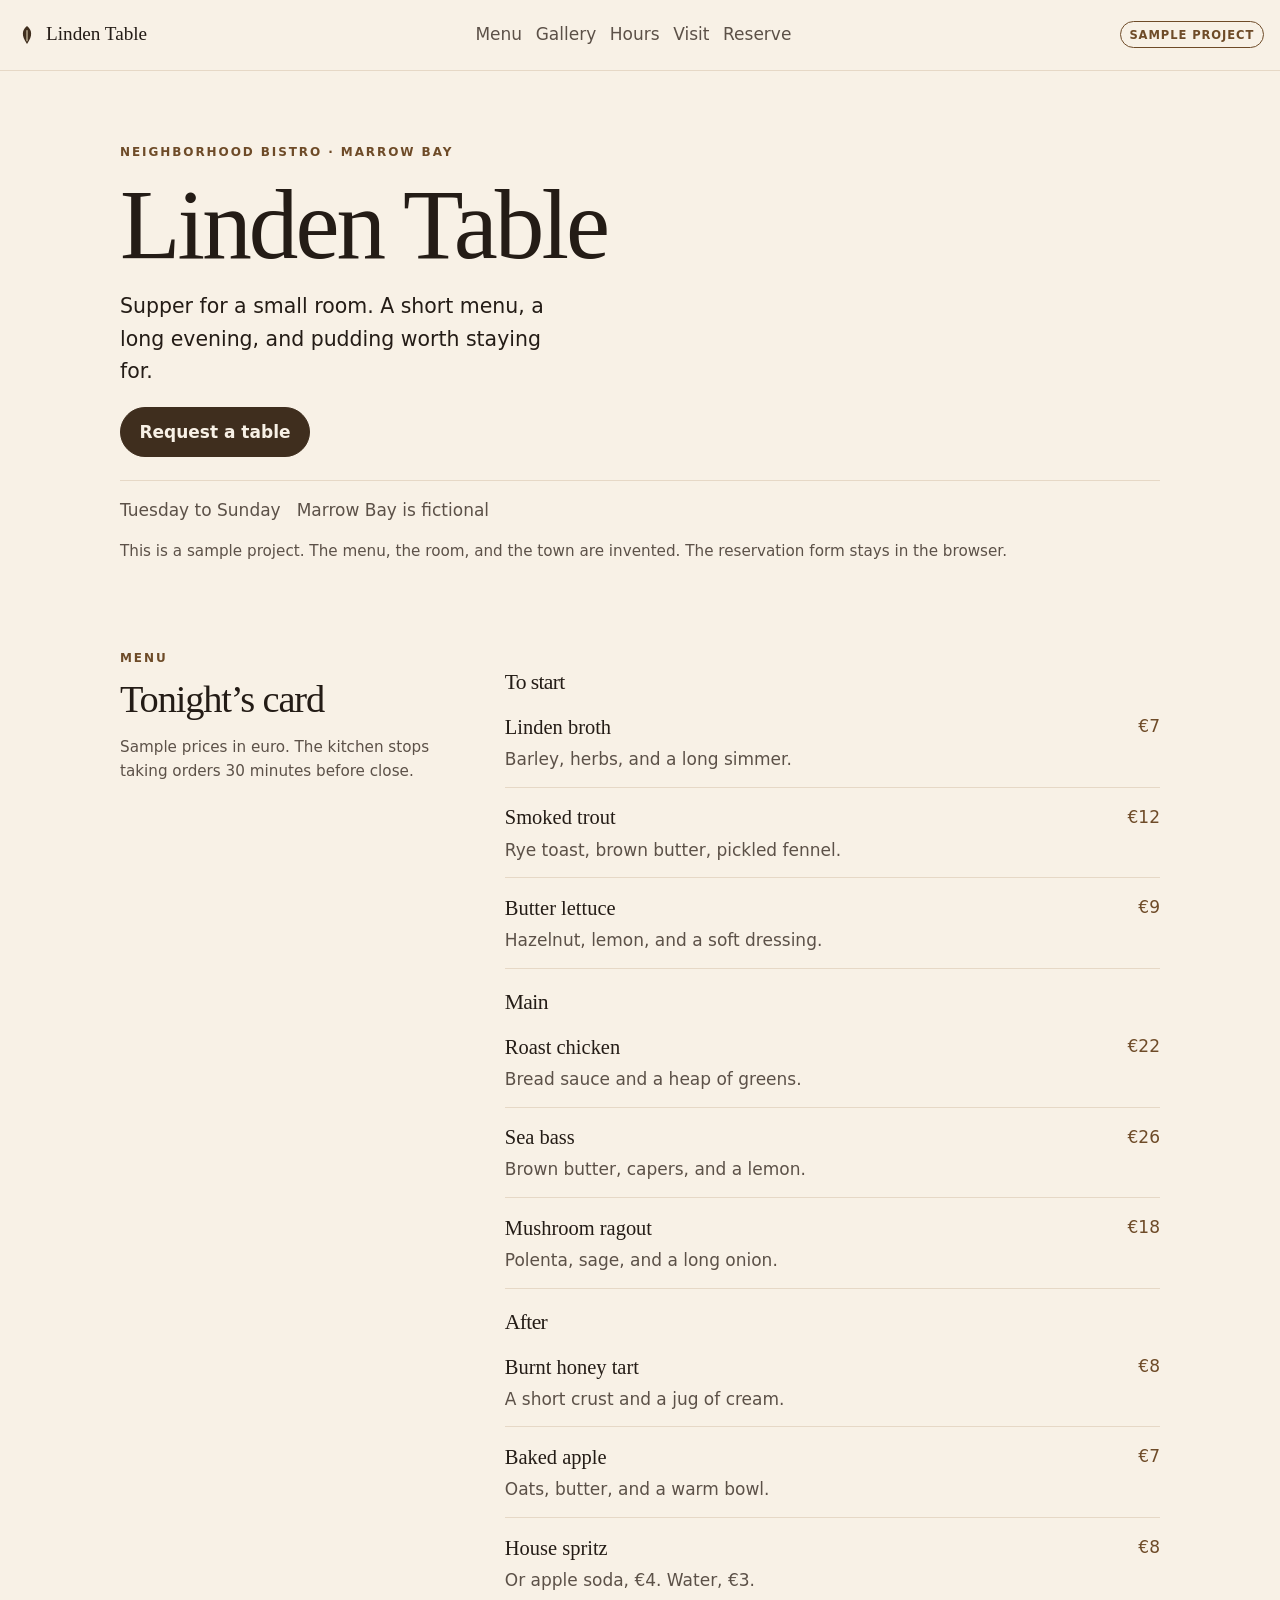
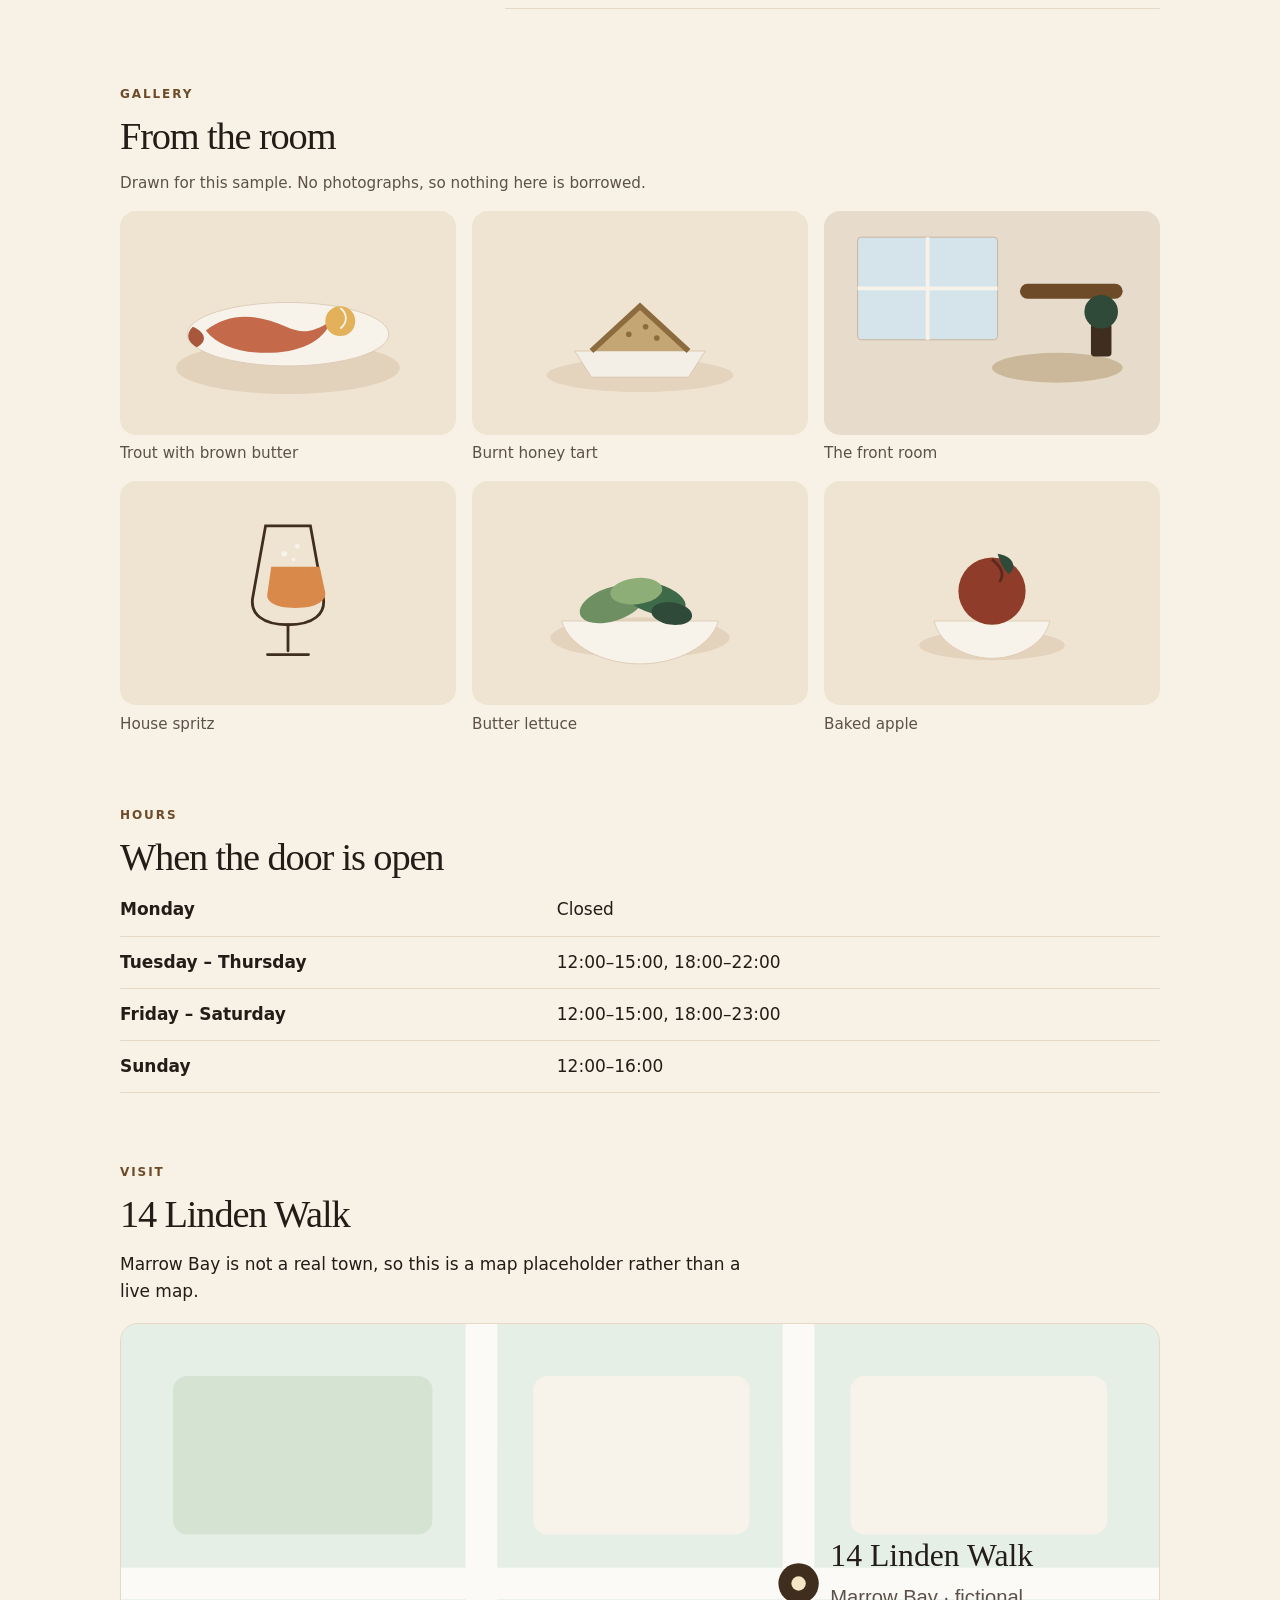
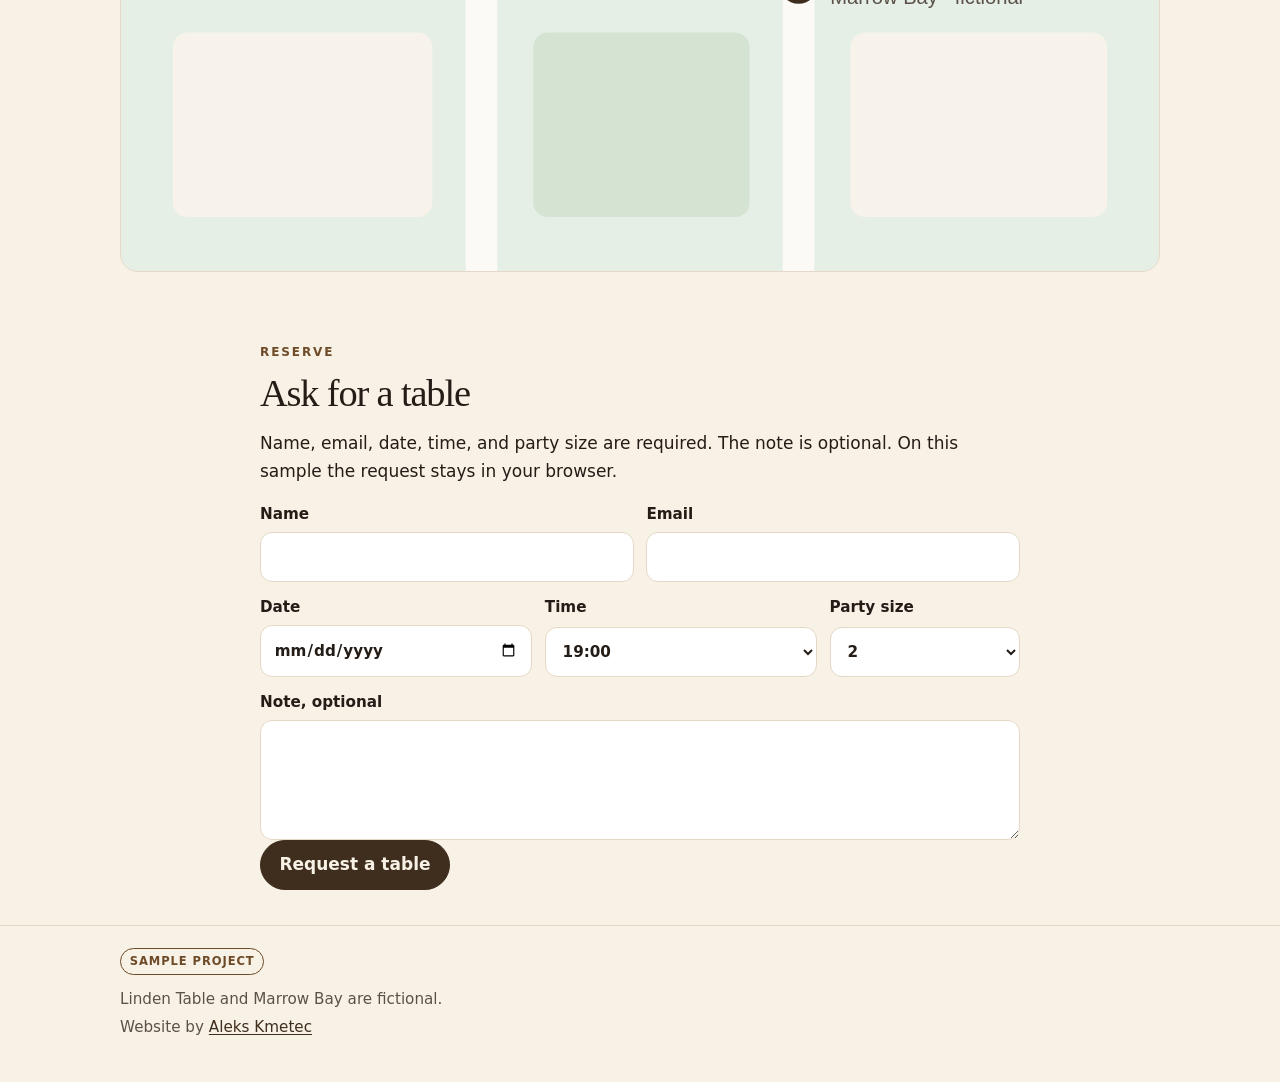
==== linden-table/index.html @ bf16b120 "Add the freelance portfolio and four sample projects. Publish a static home page for Aleks Kmetec an" ====
<!DOCTYPE html>
<html lang="en">
<head>
<meta charset="utf-8">
<meta name="viewport" content="width=device-width, initial-scale=1">
<title>Linden Table · a sample bistro in Marrow Bay</title>
<meta name="description" content="Linden Table is a fictional neighborhood bistro. Sample menu, gallery, opening hours, a map placeholder, and a reservation form that stays in the browser.">
<link rel="canonical" href="https://aleex9311.github.io/linden-table/">
<meta property="og:type" content="website">
<meta property="og:locale" content="en_GB">
<meta property="og:title" content="Linden Table · sample bistro">
<meta property="og:description" content="A fictional neighborhood bistro with a menu, gallery, hours, a map placeholder, and a reservation form.">
<meta property="og:url" content="https://aleex9311.github.io/linden-table/">
<meta property="og:image" content="https://aleex9311.github.io/linden-table/og.png">
<meta property="og:image:width" content="1200">
<meta property="og:image:height" content="630">
<meta property="og:image:alt" content="Linden Table, a sample bistro website">
<meta name="twitter:card" content="summary_large_image">
<meta name="twitter:title" content="Linden Table · sample bistro">
<meta name="twitter:description" content="A fictional neighborhood bistro. Menu, gallery, hours, and a reservation form that stays in the browser.">
<meta name="twitter:image" content="https://aleex9311.github.io/linden-table/og.png">
<meta name="theme-color" content="#3f2e1e">
<link rel="icon" href="favicon.svg" type="image/svg+xml">
<link rel="stylesheet" href="styles.css">
</head>
<body>
<a class="skip" href="#content">Skip to content</a>
<header class="top">
  <a class="mark" href="#top">
    <svg viewBox="0 0 32 32" aria-hidden="true"><path d="M16 3c7 6 9 13 0 26C7 16 9 9 16 3z" fill="#3f2e1e"/><path d="M16 9v16" stroke="#f3e6c8" stroke-width="1.4"/></svg>
    Linden Table
  </a>
  <nav aria-label="Primary">
    <a href="#menu">Menu</a>
    <a href="#gallery">Gallery</a>
    <a href="#hours">Hours</a>
    <a href="#visit">Visit</a>
    <a href="#reserve">Reserve</a>
  </nav>
  <span class="badge">Sample project</span>
</header>
<main id="content">
  <section class="hero" id="top">
    <div class="wrap">
      <p class="kicker">Neighborhood bistro · Marrow Bay</p>
      <h1>Linden Table</h1>
      <p class="lede">Supper for a small room. A short menu, a long evening, and pudding worth staying for.</p>
      <a class="btn" href="#reserve">Request a table</a>
      <p class="hours-strip"><span>Tuesday to Sunday</span><span>Marrow Bay is fictional</span></p>
      <p class="hint">This is a sample project. The menu, the room, and the town are invented. The reservation form stays in the browser.</p>
    </div>
  </section>

  <section id="menu">
    <div class="wrap menu-layout">
      <div>
        <p class="kicker">Menu</p>
        <h2>Tonight’s card</h2>
        <p class="hint">Sample prices in euro. The kitchen stops taking orders 30 minutes before close.</p>
      </div>
      <div>
        <h3>To start</h3>
        <ul class="menu">
          <li>
            <span class="dish">Linden broth</span>
            <span class="price">€7</span>
            <span class="desc">Barley, herbs, and a long simmer.</span>
          </li>
          <li>
            <span class="dish">Smoked trout</span>
            <span class="price">€12</span>
            <span class="desc">Rye toast, brown butter, pickled fennel.</span>
          </li>
          <li>
            <span class="dish">Butter lettuce</span>
            <span class="price">€9</span>
            <span class="desc">Hazelnut, lemon, and a soft dressing.</span>
          </li>
        </ul>
        <h3>Main</h3>
        <ul class="menu">
          <li>
            <span class="dish">Roast chicken</span>
            <span class="price">€22</span>
            <span class="desc">Bread sauce and a heap of greens.</span>
          </li>
          <li>
            <span class="dish">Sea bass</span>
            <span class="price">€26</span>
            <span class="desc">Brown butter, capers, and a lemon.</span>
          </li>
          <li>
            <span class="dish">Mushroom ragout</span>
            <span class="price">€18</span>
            <span class="desc">Polenta, sage, and a long onion.</span>
          </li>
        </ul>
        <h3>After</h3>
        <ul class="menu">
          <li>
            <span class="dish">Burnt honey tart</span>
            <span class="price">€8</span>
            <span class="desc">A short crust and a jug of cream.</span>
          </li>
          <li>
            <span class="dish">Baked apple</span>
            <span class="price">€7</span>
            <span class="desc">Oats, butter, and a warm bowl.</span>
          </li>
          <li>
            <span class="dish">House spritz</span>
            <span class="price">€8</span>
            <span class="desc">Or apple soda, €4. Water, €3.</span>
          </li>
        </ul>
      </div>
    </div>
  </section>

  <section id="gallery">
    <div class="wrap">
      <p class="kicker">Gallery</p>
      <h2>From the room</h2>
      <p class="hint">Drawn for this sample. No photographs, so nothing here is borrowed.</p>
      <ul class="gallery">
        <li>
          <figure>
            <svg viewBox="0 0 360 240" aria-hidden="true">
              <rect width="360" height="240" fill="#efe4d2"/>
              <ellipse cx="180" cy="168" rx="120" ry="28" fill="#e2d2bb"/>
              <ellipse cx="180" cy="132" rx="108" ry="34" fill="#f7f2ea" stroke="#ddcbb4"/>
              <path d="M92 128c28-22 58-16 86-4 18 8 28 6 48-6-8 22-34 34-70 34-28 0-52-8-64-24z" fill="#c46a4a"/>
              <path d="M78 124c14 6 16 16 4 22-10-6-12-14-4-22z" fill="#a8563c"/>
              <circle cx="236" cy="118" r="16" fill="#e2b15a"/>
              <path d="M236 104c8 6 8 16 0 22" fill="none" stroke="#f7f2ea" stroke-width="2"/>
            </svg>
            <figcaption>Trout with brown butter</figcaption>
          </figure>
        </li>
        <li>
          <figure>
            <svg viewBox="0 0 360 240" aria-hidden="true">
              <rect width="360" height="240" fill="#efe4d2"/>
              <ellipse cx="180" cy="176" rx="100" ry="18" fill="#e4d4be"/>
              <path d="M110 150h140l-18 28H128z" fill="#f4efe6" stroke="#d9c6ae"/>
              <path d="M128 150l52-48 52 48z" fill="#c4a574"/>
              <path d="M128 150l52-48 52 48" fill="none" stroke="#8c6b3e" stroke-width="6"/>
              <circle cx="168" cy="132" r="3" fill="#8c6b3e"/>
              <circle cx="186" cy="124" r="3" fill="#8c6b3e"/>
              <circle cx="198" cy="136" r="3" fill="#8c6b3e"/>
            </svg>
            <figcaption>Burnt honey tart</figcaption>
          </figure>
        </li>
        <li>
          <figure>
            <svg viewBox="0 0 360 240" aria-hidden="true">
              <rect width="360" height="240" fill="#e7dccb"/>
              <rect x="36" y="28" width="150" height="110" rx="4" fill="#d5e4ea" stroke="#c4b39a"/>
              <path d="M111 28v110M36 83h150" stroke="#f7f2ea" stroke-width="4"/>
              <rect x="210" y="78" width="110" height="16" rx="8" fill="#6e4b28"/>
              <ellipse cx="250" cy="168" rx="70" ry="16" fill="#cbb89a"/>
              <rect x="286" y="120" width="22" height="36" rx="4" fill="#3f2e1e"/>
              <circle cx="297" cy="108" r="18" fill="#2f4a38"/>
            </svg>
            <figcaption>The front room</figcaption>
          </figure>
        </li>
        <li>
          <figure>
            <svg viewBox="0 0 360 240" aria-hidden="true">
              <rect width="360" height="240" fill="#efe4d2"/>
              <path d="M156 48h48l14 78c2 16-10 28-38 28s-40-12-38-28z" fill="none" stroke="#3f2e1e" stroke-width="3"/>
              <path d="M162 92h52l6 28c0 8-8 16-32 16s-32-8-30-16z" fill="#d98a4a"/>
              <path d="M180 154v28M158 186h44" stroke="#3f2e1e" stroke-width="3" stroke-linecap="round"/>
              <circle cx="176" cy="78" r="3" fill="#f7f2ea"/>
              <circle cx="190" cy="70" r="2.5" fill="#f7f2ea"/>
              <circle cx="186" cy="84" r="2" fill="#f7f2ea"/>
            </svg>
            <figcaption>House spritz</figcaption>
          </figure>
        </li>
        <li>
          <figure>
            <svg viewBox="0 0 360 240" aria-hidden="true">
              <rect width="360" height="240" fill="#efe4d2"/>
              <ellipse cx="180" cy="168" rx="96" ry="22" fill="#e4d3bc"/>
              <path d="M96 150h168c-8 28-46 46-84 46s-76-18-84-46z" fill="#f7f2ea" stroke="#ddcbb4"/>
              <ellipse cx="150" cy="132" rx="36" ry="18" fill="#6d8f62" transform="rotate(-18 150 132)"/>
              <ellipse cx="196" cy="126" rx="34" ry="16" fill="#3f6a49" transform="rotate(16 196 126)"/>
              <ellipse cx="176" cy="118" rx="28" ry="14" fill="#8eae78" transform="rotate(-6 176 118)"/>
              <ellipse cx="214" cy="142" rx="22" ry="12" fill="#2f4a38" transform="rotate(8 214 142)"/>
            </svg>
            <figcaption>Butter lettuce</figcaption>
          </figure>
        </li>
        <li>
          <figure>
            <svg viewBox="0 0 360 240" aria-hidden="true">
              <rect width="360" height="240" fill="#efe4d2"/>
              <ellipse cx="180" cy="176" rx="78" ry="16" fill="#e4d3bc"/>
              <path d="M118 150h124c-6 26-36 40-62 40s-56-14-62-40z" fill="#f7f2ea" stroke="#ddcbb4"/>
              <circle cx="180" cy="118" r="36" fill="#8f3d2a"/>
              <path d="M180 84c10 8 14 16 8 24" fill="none" stroke="#5c2a1c" stroke-width="3"/>
              <path d="M186 78c16 2 22 14 12 22-8-8-10-16-12-22z" fill="#2f4a38"/>
            </svg>
            <figcaption>Baked apple</figcaption>
          </figure>
        </li>
      </ul>
    </div>
  </section>

  <section id="hours">
    <div class="wrap">
      <p class="kicker">Hours</p>
      <h2>When the door is open</h2>
      <table class="hours">
        <caption class="hint">Opening hours for the fictional bistro Linden Table</caption>
        <tbody>
          <tr><th scope="row">Monday</th><td>Closed</td></tr>
          <tr><th scope="row">Tuesday – Thursday</th><td>12:00–15:00, 18:00–22:00</td></tr>
          <tr><th scope="row">Friday – Saturday</th><td>12:00–15:00, 18:00–23:00</td></tr>
          <tr><th scope="row">Sunday</th><td>12:00–16:00</td></tr>
        </tbody>
      </table>
    </div>
  </section>

  <section id="visit">
    <div class="wrap">
      <p class="kicker">Visit</p>
      <h2>14 Linden Walk</h2>
      <p class="note">Marrow Bay is not a real town, so this is a map placeholder rather than a live map.</p>
      <div class="map">
        <svg viewBox="0 0 720 380" role="img" aria-label="Illustrated map placeholder with a pin on fictional Linden Walk in Marrow Bay">
          <rect width="720" height="380" fill="#e5efe6"/>
          <path d="M0 180h720M250 0v380M470 0v380" stroke="#fbfaf6" stroke-width="22"/>
          <rect x="36" y="36" width="180" height="110" rx="10" fill="#d5e3d2"/>
          <rect x="286" y="36" width="150" height="110" rx="10" fill="#f7f3ea"/>
          <rect x="506" y="36" width="178" height="110" rx="10" fill="#f7f3ea"/>
          <rect x="36" y="214" width="180" height="128" rx="10" fill="#f7f3ea"/>
          <rect x="286" y="214" width="150" height="128" rx="10" fill="#d5e3d2"/>
          <rect x="506" y="214" width="178" height="128" rx="10" fill="#f7f3ea"/>
          <circle cx="470" cy="180" r="14" fill="#3f2e1e"/>
          <circle cx="470" cy="180" r="5" fill="#f3e6c4"/>
          <text x="492" y="168" font-family="Georgia, Palatino, serif" font-size="22" fill="#241c16">14 Linden Walk</text>
          <text x="492" y="194" font-family="Segoe UI, sans-serif" font-size="14" fill="#5c5148">Marrow Bay · fictional</text>
        </svg>
      </div>
    </div>
  </section>

  <section id="reserve">
    <div class="wrap" style="max-width:760px">
      <p class="kicker">Reserve</p>
      <h2>Ask for a table</h2>
      <p>Name, email, date, time, and party size are required. The note is optional. On this sample the request stays in your browser.</p>
      <noscript><p>This sample form needs JavaScript to show the thank-you note. It would not send a reservation either way.</p></noscript>
      <form data-thanks action="#">
        <div class="form-grid two">
          <label>Name <input name="name" autocomplete="name" required></label>
          <label>Email <input name="email" type="email" autocomplete="email" required></label>
        </div>
        <div class="form-grid three">
          <label>Date <input name="date" type="date" required></label>
          <label>Time
            <select name="time" required>
              <option value="12:30">12:30</option>
              <option value="13:15">13:15</option>
              <option value="18:30">18:30</option>
              <option value="19:00" selected>19:00</option>
              <option value="20:30">20:30</option>
              <option value="21:00">21:00</option>
            </select>
          </label>
          <label>Party size
            <select name="party" required>
              <option>1</option>
              <option selected>2</option>
              <option>3</option>
              <option>4</option>
              <option>5</option>
              <option>6</option>
              <option>7</option>
              <option>8</option>
            </select>
          </label>
        </div>
        <label class="span-2">Note, optional <textarea name="note" maxlength="500"></textarea></label>
        <button class="btn" type="submit">Request a table</button>
      </form>
      <div class="thanks" data-thanks-box tabindex="-1" hidden>
        <h2>Thank you, <span data-name></span>.</h2>
        <p>This is a sample form. The table was not reserved, and nothing was sent.</p>
      </div>
    </div>
  </section>
</main>
<footer class="site">
  <div class="wrap">
    <p class="badge">Sample project</p>
    <p>Linden Table and Marrow Bay are fictional.</p>
    <p>Website by <a href="https://aleex9311.github.io/">Aleks Kmetec</a></p>
  </div>
</footer>
<script src="site.js"></script>
</body>
</html>
---- linden-table/styles.css ----
:root {
  --ink: #241c16;
  --muted: #5c5148;
  --paper: #f8f1e6;
  --card: #fffaf3;
  --line: #e6d8c6;
  --brass: #6e4b28;
  --brass-deep: #3f2e1e;
  --leaf: #2f4a38;
  --focus: #8a3b2a;
  color-scheme: light;
}

* { box-sizing: border-box; }
[hidden] { display: none !important; }
html { scroll-behavior: smooth; }

body {
  margin: 0;
  color: var(--ink);
  background: var(--paper);
  font: 1.0625rem/1.6 "Segoe UI", "Helvetica Neue", system-ui, sans-serif;
}

img, svg { max-width: 100%; display: block; }
a { color: var(--brass-deep); text-underline-offset: 0.16em; }
::selection { background: #ead7b8; color: #241c16; }
:focus-visible { outline: 3px solid var(--focus); outline-offset: 3px; }

.skip {
  position: absolute;
  left: 0.6rem;
  top: 0.6rem;
  transform: translateY(-160%);
  background: #fff;
  padding: 0.5rem 0.75rem;
  z-index: 6;
}
.skip:focus { transform: none; }

.wrap { width: min(1040px, calc(100% - 2rem)); margin: 0 auto; }

.top {
  display: flex;
  flex-wrap: wrap;
  align-items: center;
  gap: 0.4rem 1rem;
  padding: 0.8rem 1rem;
  position: sticky;
  top: 0;
  z-index: 4;
  background: rgba(248, 241, 230, 0.94);
  border-bottom: 1px solid var(--line);
  backdrop-filter: blur(10px);
}

.mark {
  display: inline-flex;
  align-items: center;
  gap: 0.5rem;
  color: var(--ink);
  text-decoration: none;
  font-family: Georgia, "Iowan Old Style", Palatino, serif;
  font-size: 1.2rem;
  margin-right: auto;
}

.mark svg { width: 22px; height: 22px; }

nav { display: flex; flex-wrap: wrap; gap: 0.1rem 0.85rem; }
nav a {
  color: var(--muted);
  text-decoration: none;
  min-height: 44px;
  display: inline-flex;
  align-items: center;
}
nav a:hover { color: var(--ink); }

.badge {
  margin-left: auto;
  border: 1px solid var(--brass);
  color: var(--brass);
  border-radius: 999px;
  padding: 0.2rem 0.55rem;
  font-size: 0.72rem;
  letter-spacing: 0.08em;
  text-transform: uppercase;
  font-weight: 700;
}

.hero { padding: 3.2rem 0 2rem; }
.hero-grid { display: grid; gap: 1.5rem; align-items: end; }

.kicker {
  margin: 0 0 0.7rem;
  letter-spacing: 0.16em;
  text-transform: uppercase;
  font-size: 0.75rem;
  color: var(--brass);
  font-weight: 700;
}

h1, h2, h3 {
  font-family: Georgia, "Iowan Old Style", Palatino, serif;
  font-weight: 500;
  letter-spacing: -0.03em;
  line-height: 1.05;
}

h1 { font-size: clamp(3.2rem, 8vw, 6.2rem); margin: 0 0 0.8rem; }
h2 { font-size: clamp(1.8rem, 3vw, 2.6rem); margin: 0 0 0.45rem; }
h3 { font-size: 1.35rem; margin: 1.4rem 0 0.2rem; }

.lede { font-size: 1.28rem; max-width: 28rem; margin: 0 0 1.2rem; }
.hint { color: var(--muted); font-size: 0.95rem; }

.btn {
  display: inline-flex;
  align-items: center;
  justify-content: center;
  min-height: 48px;
  padding: 0.65rem 1.15rem;
  border-radius: 999px;
  border: 1px solid var(--brass-deep);
  background: var(--brass-deep);
  color: #f8f1e6;
  text-decoration: none;
  font: inherit;
  font-weight: 650;
  cursor: pointer;
}
.btn:hover { background: #2c2116; }

.hours-strip {
  display: flex;
  flex-wrap: wrap;
  gap: 0.4rem 1rem;
  margin: 1.4rem 0 0;
  padding-top: 1rem;
  border-top: 1px solid var(--line);
  color: var(--muted);
}

section { padding: 2.2rem 0; }

.menu { list-style: none; margin: 0 0 0.4rem; padding: 0; }
.menu li {
  display: grid;
  grid-template-columns: 1fr auto;
  gap: 0.15rem 1rem;
  padding: 0.85rem 0;
  border-bottom: 1px solid var(--line);
}
.dish { font-family: Georgia, Palatino, serif; font-size: 1.28rem; }
.price { font-variant-numeric: tabular-nums; color: var(--brass); padding-top: 0.15rem; }
.desc { grid-column: 1 / -1; color: var(--muted); }

.gallery {
  list-style: none;
  margin: 0;
  padding: 0;
  display: grid;
  gap: 1rem;
}
figure { margin: 0; }
figure svg { width: 100%; height: auto; border-radius: 16px; }
figcaption { margin-top: 0.4rem; color: var(--muted); font-size: 0.95rem; }

.hours {
  position: relative;
  width: 100%;
  border-collapse: collapse;
}
.hours caption {
  position: absolute;
  width: 1px;
  height: 1px;
  padding: 0;
  margin: -1px;
  overflow: hidden;
  clip: rect(0, 0, 0, 0);
  white-space: nowrap;
  border: 0;
}
.hours th, .hours td {
  text-align: left;
  padding: 0.75rem 0.4rem 0.75rem 0;
  border-bottom: 1px solid var(--line);
  font-weight: 500;
}
.hours th { font-weight: 650; width: 42%; }

.map {
  border: 1px solid var(--line);
  border-radius: 18px;
  overflow: hidden;
  background: #e7efe4;
}
.map svg { width: 100%; height: auto; }

label { display: grid; gap: 0.35rem; font-weight: 650; font-size: 0.95rem; }
input, select, textarea {
  font: inherit;
  color: inherit;
  background: #fff;
  border: 1px solid var(--line);
  border-radius: 12px;
  padding: 0.75rem 0.8rem;
  min-height: 48px;
  width: 100%;
}
textarea { min-height: 120px; resize: vertical; }
.form-grid { display: grid; gap: 0.8rem; margin-bottom: 0.8rem; }
.span-2 { grid-column: 1 / -1; }

.thanks {
  background: #f3eadc;
  border: 1px solid var(--line);
  border-radius: 16px;
  padding: 1rem 1.1rem;
}
.thanks:focus { outline: none; }
.thanks:focus-visible { outline: 3px solid var(--focus); outline-offset: 3px; }

.note { max-width: 640px; }

footer.site {
  border-top: 1px solid var(--line);
  padding: 1.4rem 0 2.4rem;
  color: var(--muted);
  font-size: 0.95rem;
}
footer.site .badge { display: inline-block; margin: 0 0 0.5rem; }
footer.site p { margin: 0.25rem 0; }

@media (min-width: 720px) {
  .form-grid.two { grid-template-columns: 1fr 1fr; }
  .form-grid.three { grid-template-columns: 1fr 1fr 0.7fr; }
  .gallery { grid-template-columns: 1fr 1fr 1fr; }
}

@media (min-width: 880px) {
  .hero { padding: 4.5rem 0 2.2rem; }
  .hero-grid { grid-template-columns: 1.15fr 0.85fr; }
  .menu-layout { display: grid; grid-template-columns: 0.7fr 1.3fr; gap: 2rem; }
}

@media (prefers-reduced-motion: reduce) { html { scroll-behavior: auto; } }
@media (forced-colors: active) { .btn, .badge { border: 1px solid ButtonText; } }

@media print {
  .top { position: static; }
  .btn, form { display: none; }
}
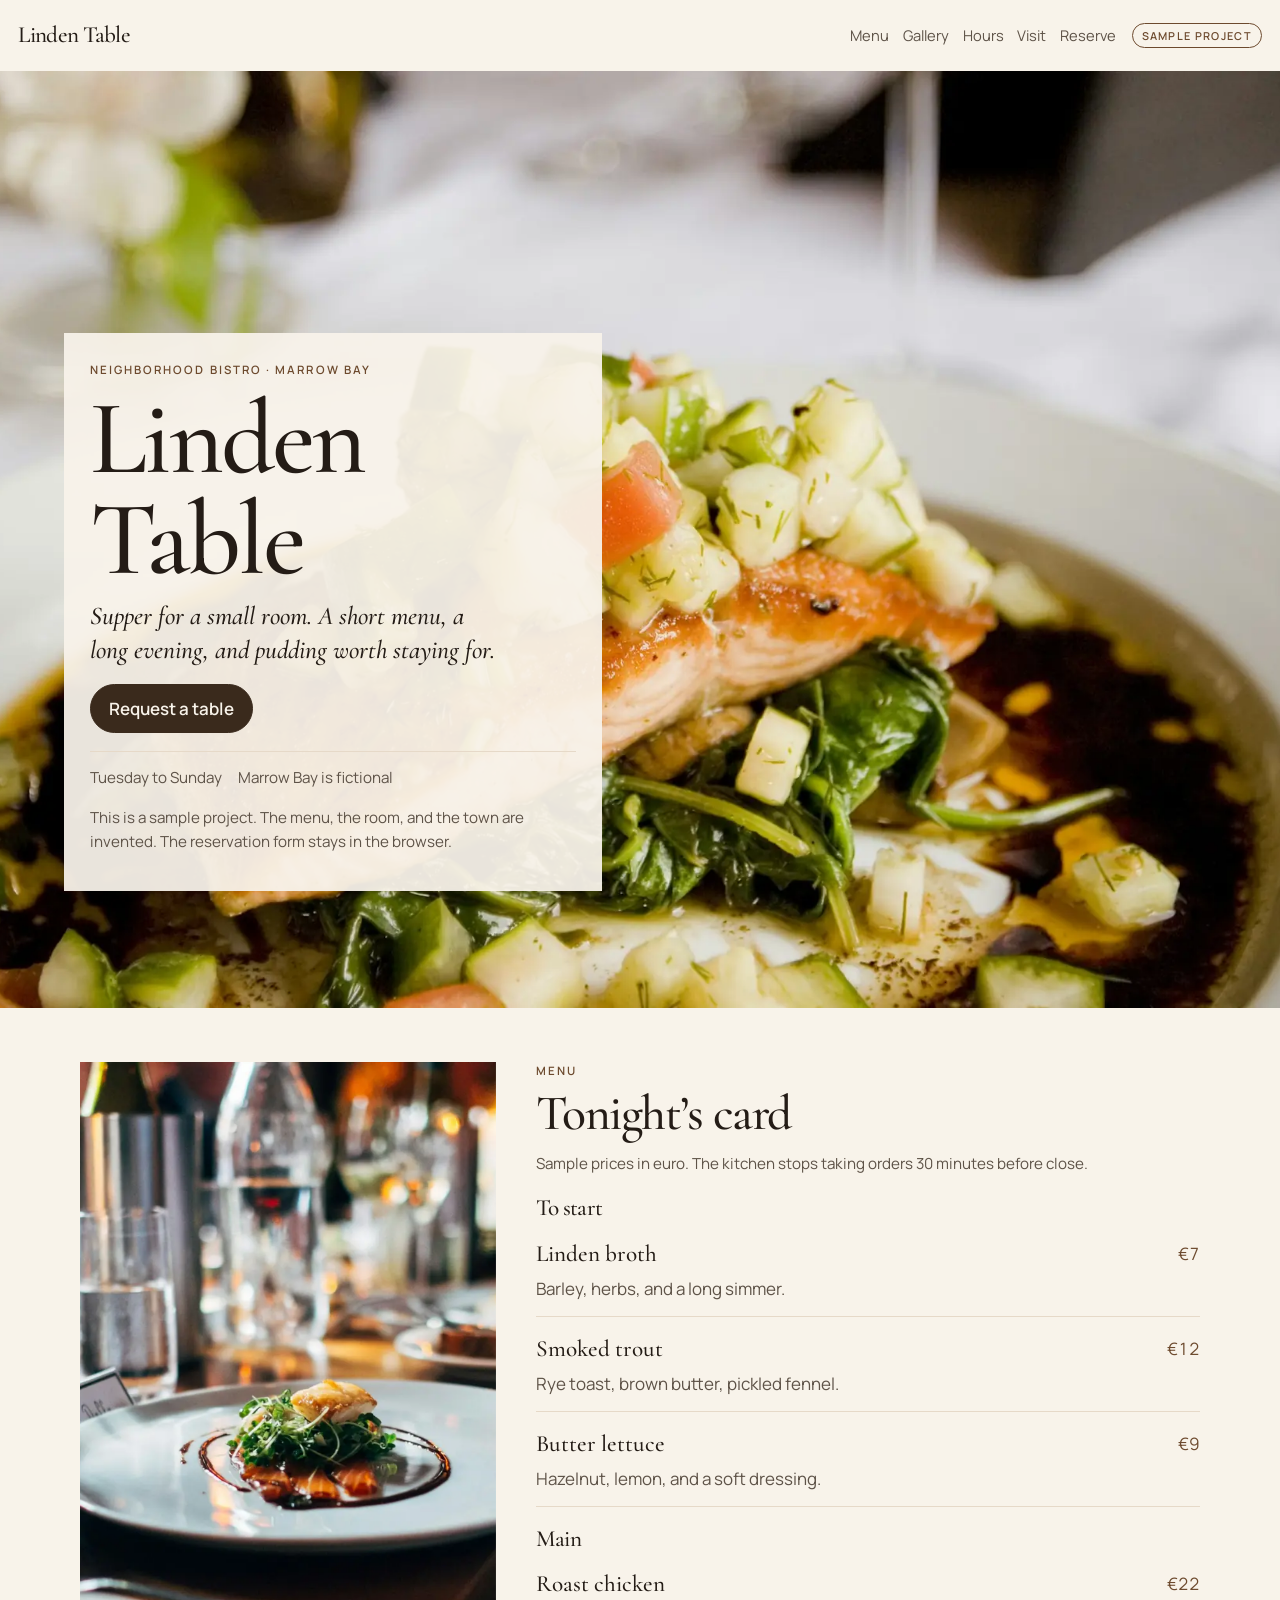
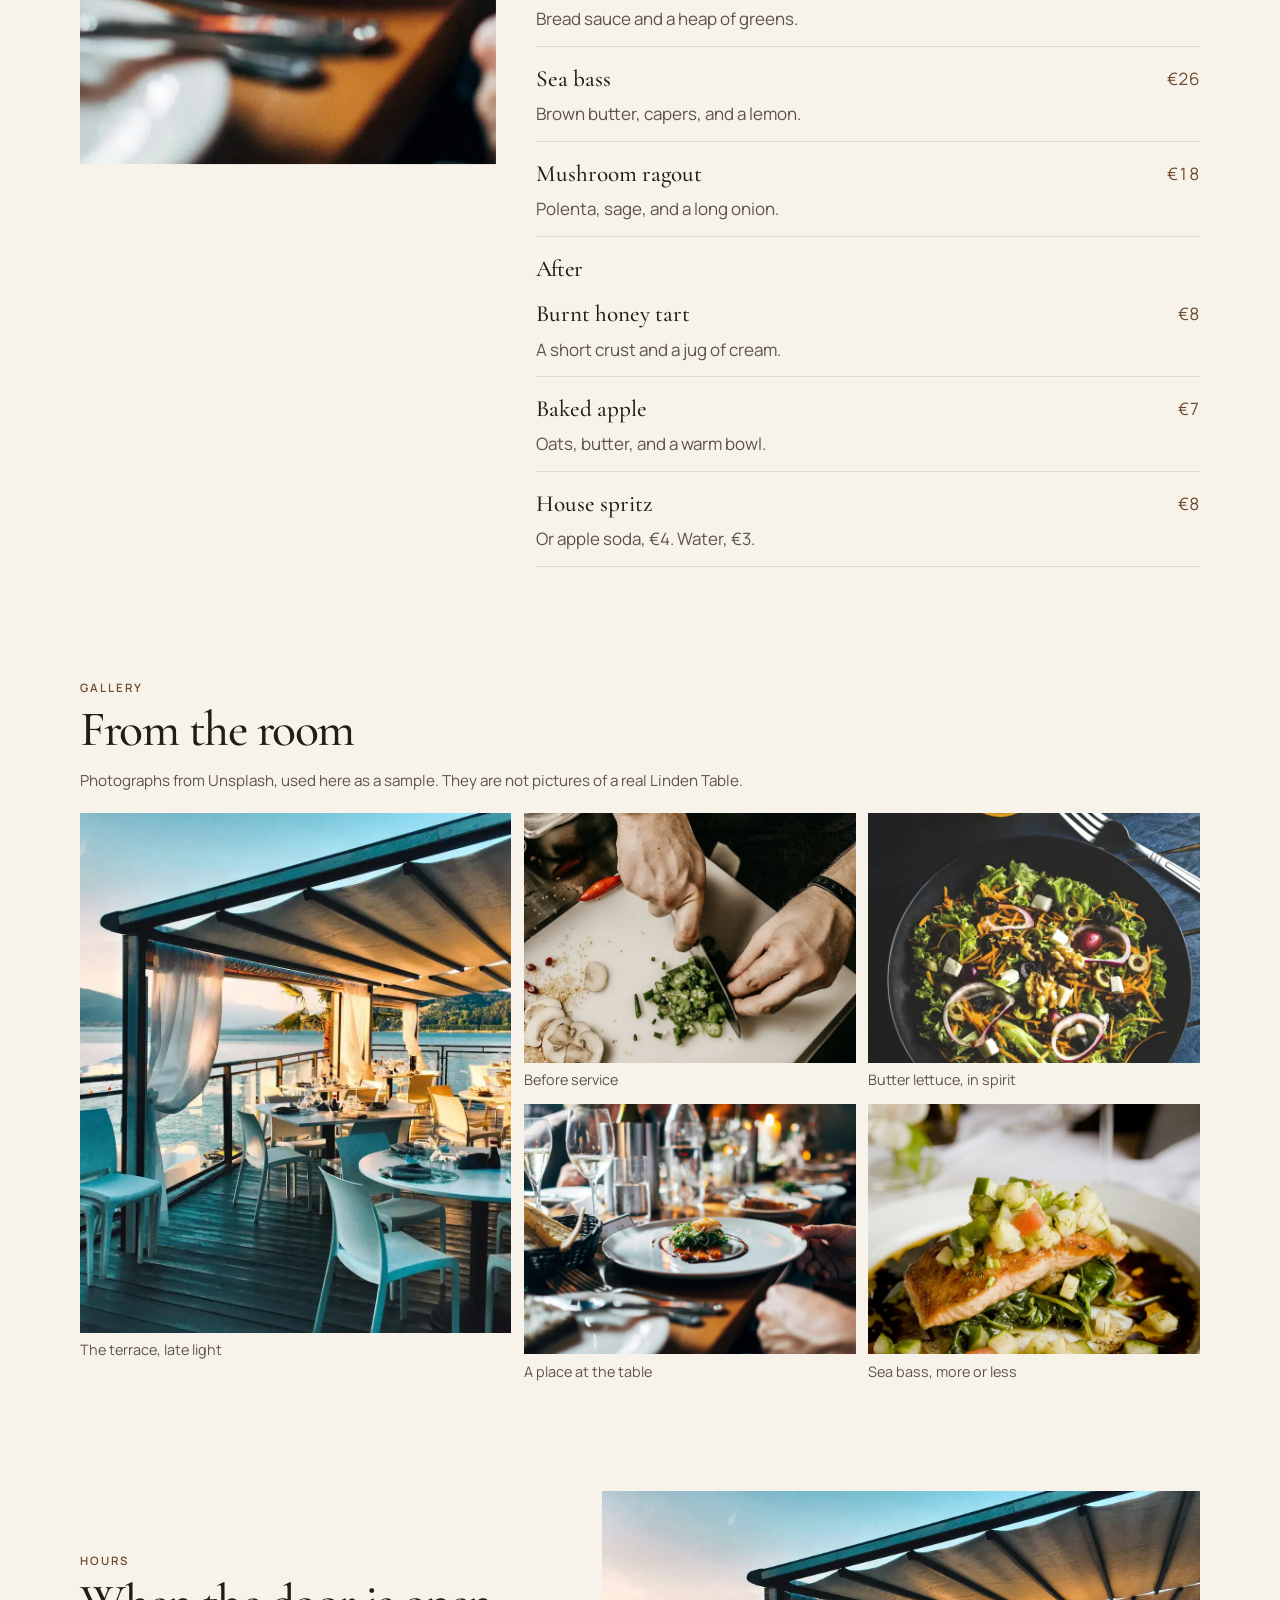
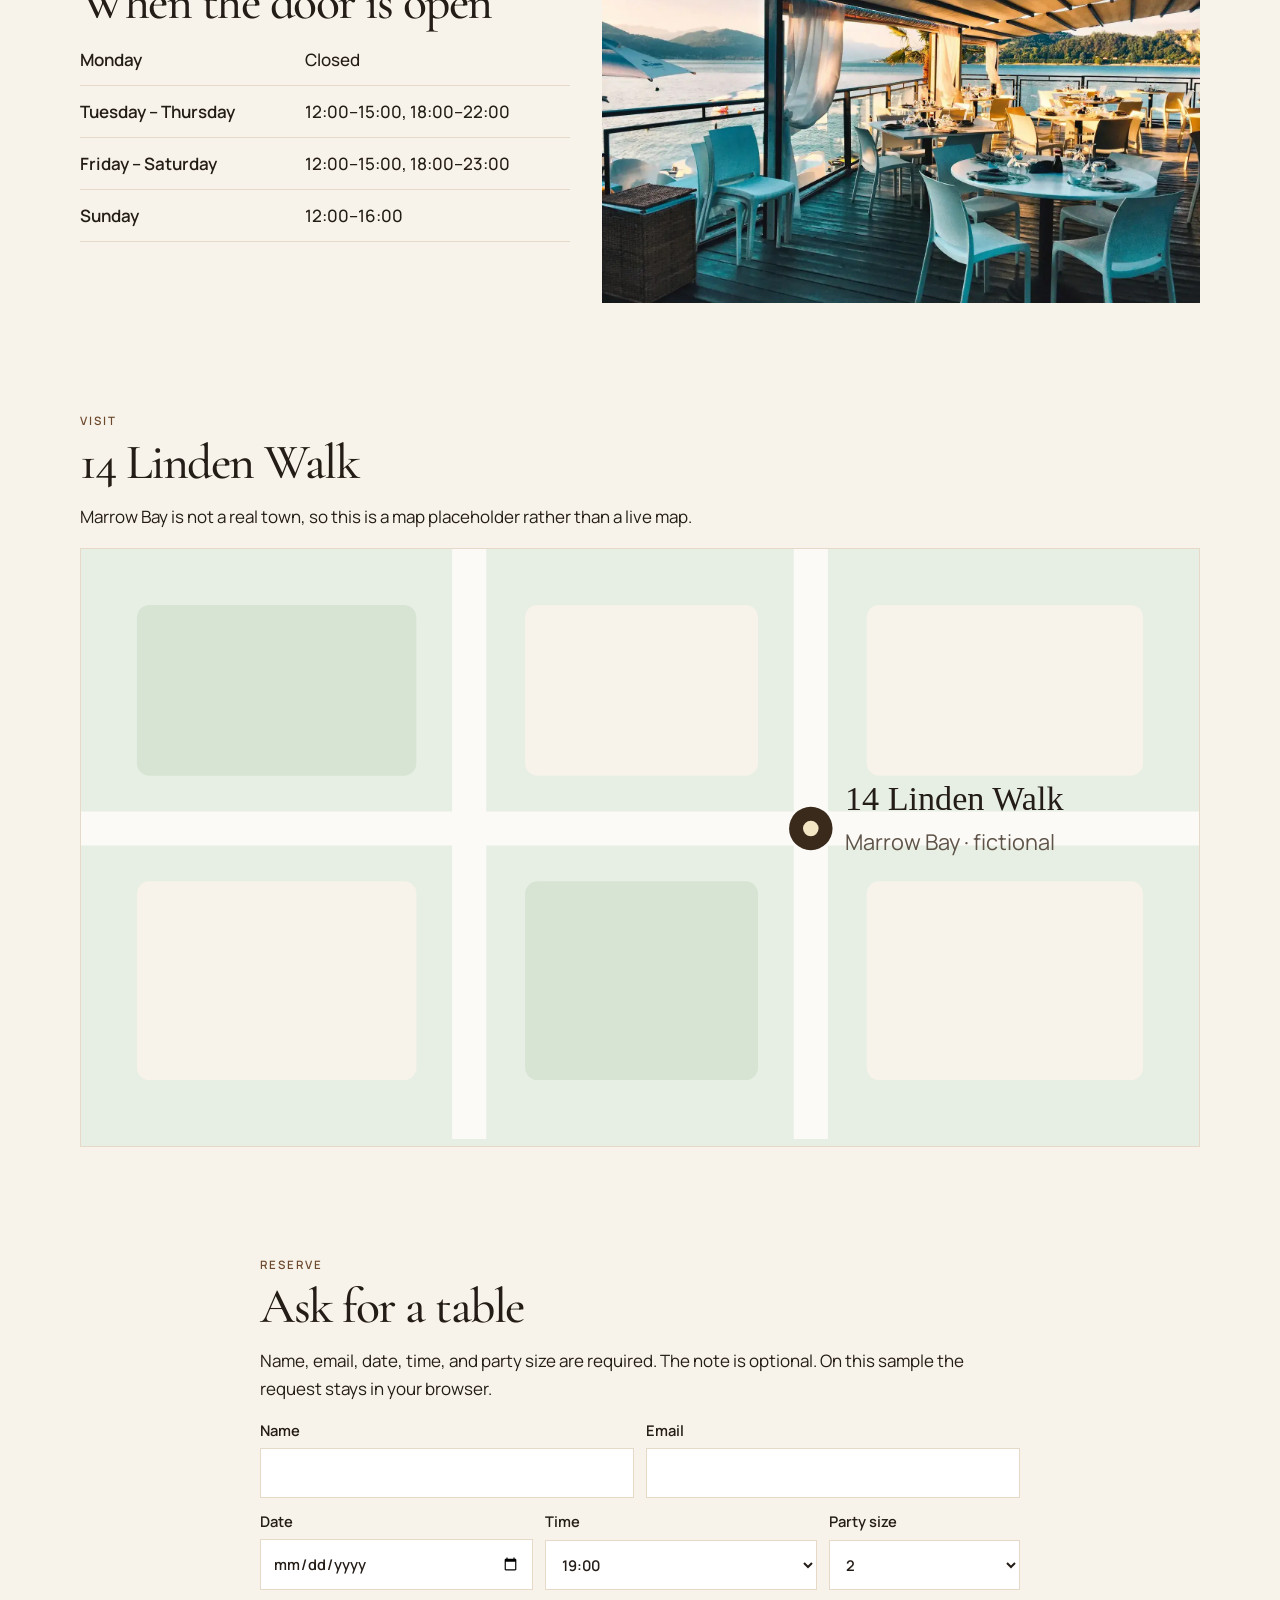
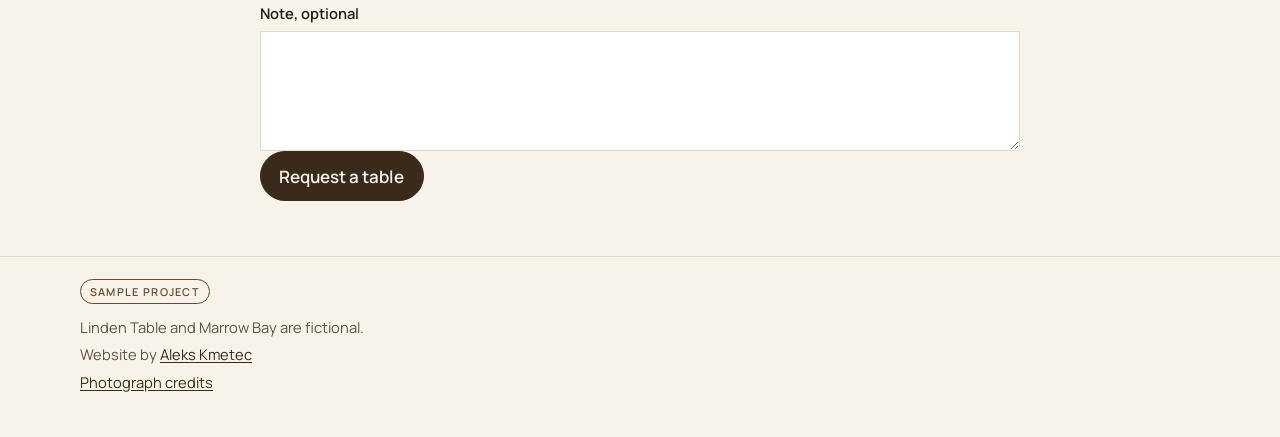
==== commit eebcde9d: "Redesign the portfolio around photographs and editorial type. Replace the template layout with a lig" ====
--- a/linden-table/index.html
+++ b/linden-table/index.html
@@ -14,22 +14,21 @@
 <meta property="og:image" content="https://aleex9311.github.io/linden-table/og.png">
 <meta property="og:image:width" content="1200">
 <meta property="og:image:height" content="630">
-<meta property="og:image:alt" content="Linden Table, a sample bistro website">
+<meta property="og:image:alt" content="A plated piece of salmon, the hero of the Linden Table sample site">
 <meta name="twitter:card" content="summary_large_image">
 <meta name="twitter:title" content="Linden Table · sample bistro">
 <meta name="twitter:description" content="A fictional neighborhood bistro. Menu, gallery, hours, and a reservation form that stays in the browser.">
 <meta name="twitter:image" content="https://aleex9311.github.io/linden-table/og.png">
-<meta name="theme-color" content="#3f2e1e">
+<meta name="theme-color" content="#f8f3ea">
 <link rel="icon" href="favicon.svg" type="image/svg+xml">
+<link rel="preload" href="/fonts/cormorant-500.woff2" as="font" type="font/woff2" crossorigin>
+<link rel="stylesheet" href="/base.css">
 <link rel="stylesheet" href="styles.css">
 </head>
 <body>
 <a class="skip" href="#content">Skip to content</a>
 <header class="top">
-  <a class="mark" href="#top">
-    <svg viewBox="0 0 32 32" aria-hidden="true"><path d="M16 3c7 6 9 13 0 26C7 16 9 9 16 3z" fill="#3f2e1e"/><path d="M16 9v16" stroke="#f3e6c8" stroke-width="1.4"/></svg>
-    Linden Table
-  </a>
+  <a class="mark" href="#top">Linden Table</a>
   <nav aria-label="Primary">
     <a href="#menu">Menu</a>
     <a href="#gallery">Gallery</a>
@@ -41,77 +40,45 @@
 </header>
 <main id="content">
   <section class="hero" id="top">
-    <div class="wrap">
-      <p class="kicker">Neighborhood bistro · Marrow Bay</p>
-      <h1>Linden Table</h1>
-      <p class="lede">Supper for a small room. A short menu, a long evening, and pudding worth staying for.</p>
-      <a class="btn" href="#reserve">Request a table</a>
-      <p class="hours-strip"><span>Tuesday to Sunday</span><span>Marrow Bay is fictional</span></p>
-      <p class="hint">This is a sample project. The menu, the room, and the town are invented. The reservation form stays in the browser.</p>
+    <img src="images/hero.webp" width="1920" height="1200" alt="A piece of salmon on a white plate, with cucumber, herbs, and a dark sauce." fetchpriority="high">
+    <div class="hero-panel">
+      <div class="hero-card">
+        <p class="kicker">Neighborhood bistro · Marrow Bay</p>
+        <h1>Linden Table</h1>
+        <p class="lede">Supper for a small room. A short menu, a long evening, and pudding worth staying for.</p>
+        <a class="btn" href="#reserve">Request a table</a>
+        <p class="hours-strip"><span>Tuesday to Sunday</span><span>Marrow Bay is fictional</span></p>
+        <p class="hint">This is a sample project. The menu, the room, and the town are invented. The reservation form stays in the browser.</p>
+      </div>
     </div>
   </section>
 
   <section id="menu">
     <div class="wrap menu-layout">
+      <div class="menu-photo shot">
+        <img src="images/table.webp" width="1600" height="1100" alt="A restaurant table set with wine glasses, bread, and a small plated dish." loading="lazy">
+      </div>
       <div>
         <p class="kicker">Menu</p>
         <h2>Tonight’s card</h2>
         <p class="hint">Sample prices in euro. The kitchen stops taking orders 30 minutes before close.</p>
-      </div>
-      <div>
         <h3>To start</h3>
         <ul class="menu">
-          <li>
-            <span class="dish">Linden broth</span>
-            <span class="price">€7</span>
-            <span class="desc">Barley, herbs, and a long simmer.</span>
-          </li>
-          <li>
-            <span class="dish">Smoked trout</span>
-            <span class="price">€12</span>
-            <span class="desc">Rye toast, brown butter, pickled fennel.</span>
-          </li>
-          <li>
-            <span class="dish">Butter lettuce</span>
-            <span class="price">€9</span>
-            <span class="desc">Hazelnut, lemon, and a soft dressing.</span>
-          </li>
+          <li><span class="dish">Linden broth</span><span class="price">€7</span><span class="desc">Barley, herbs, and a long simmer.</span></li>
+          <li><span class="dish">Smoked trout</span><span class="price">€12</span><span class="desc">Rye toast, brown butter, pickled fennel.</span></li>
+          <li><span class="dish">Butter lettuce</span><span class="price">€9</span><span class="desc">Hazelnut, lemon, and a soft dressing.</span></li>
         </ul>
         <h3>Main</h3>
         <ul class="menu">
-          <li>
-            <span class="dish">Roast chicken</span>
-            <span class="price">€22</span>
-            <span class="desc">Bread sauce and a heap of greens.</span>
-          </li>
-          <li>
-            <span class="dish">Sea bass</span>
-            <span class="price">€26</span>
-            <span class="desc">Brown butter, capers, and a lemon.</span>
-          </li>
-          <li>
-            <span class="dish">Mushroom ragout</span>
-            <span class="price">€18</span>
-            <span class="desc">Polenta, sage, and a long onion.</span>
-          </li>
+          <li><span class="dish">Roast chicken</span><span class="price">€22</span><span class="desc">Bread sauce and a heap of greens.</span></li>
+          <li><span class="dish">Sea bass</span><span class="price">€26</span><span class="desc">Brown butter, capers, and a lemon.</span></li>
+          <li><span class="dish">Mushroom ragout</span><span class="price">€18</span><span class="desc">Polenta, sage, and a long onion.</span></li>
         </ul>
         <h3>After</h3>
         <ul class="menu">
-          <li>
-            <span class="dish">Burnt honey tart</span>
-            <span class="price">€8</span>
-            <span class="desc">A short crust and a jug of cream.</span>
-          </li>
-          <li>
-            <span class="dish">Baked apple</span>
-            <span class="price">€7</span>
-            <span class="desc">Oats, butter, and a warm bowl.</span>
-          </li>
-          <li>
-            <span class="dish">House spritz</span>
-            <span class="price">€8</span>
-            <span class="desc">Or apple soda, €4. Water, €3.</span>
-          </li>
+          <li><span class="dish">Burnt honey tart</span><span class="price">€8</span><span class="desc">A short crust and a jug of cream.</span></li>
+          <li><span class="dish">Baked apple</span><span class="price">€7</span><span class="desc">Oats, butter, and a warm bowl.</span></li>
+          <li><span class="dish">House spritz</span><span class="price">€8</span><span class="desc">Or apple soda, €4. Water, €3.</span></li>
         </ul>
       </div>
     </div>
@@ -121,90 +88,36 @@
     <div class="wrap">
       <p class="kicker">Gallery</p>
       <h2>From the room</h2>
-      <p class="hint">Drawn for this sample. No photographs, so nothing here is borrowed.</p>
+      <p class="hint">Photographs from Unsplash, used here as a sample. They are not pictures of a real Linden Table.</p>
       <ul class="gallery">
-        <li>
-          <figure>
-            <svg viewBox="0 0 360 240" aria-hidden="true">
-              <rect width="360" height="240" fill="#efe4d2"/>
-              <ellipse cx="180" cy="168" rx="120" ry="28" fill="#e2d2bb"/>
-              <ellipse cx="180" cy="132" rx="108" ry="34" fill="#f7f2ea" stroke="#ddcbb4"/>
-              <path d="M92 128c28-22 58-16 86-4 18 8 28 6 48-6-8 22-34 34-70 34-28 0-52-8-64-24z" fill="#c46a4a"/>
-              <path d="M78 124c14 6 16 16 4 22-10-6-12-14-4-22z" fill="#a8563c"/>
-              <circle cx="236" cy="118" r="16" fill="#e2b15a"/>
-              <path d="M236 104c8 6 8 16 0 22" fill="none" stroke="#f7f2ea" stroke-width="2"/>
-            </svg>
-            <figcaption>Trout with brown butter</figcaption>
-          </figure>
-        </li>
-        <li>
-          <figure>
-            <svg viewBox="0 0 360 240" aria-hidden="true">
-              <rect width="360" height="240" fill="#efe4d2"/>
-              <ellipse cx="180" cy="176" rx="100" ry="18" fill="#e4d4be"/>
-              <path d="M110 150h140l-18 28H128z" fill="#f4efe6" stroke="#d9c6ae"/>
-              <path d="M128 150l52-48 52 48z" fill="#c4a574"/>
-              <path d="M128 150l52-48 52 48" fill="none" stroke="#8c6b3e" stroke-width="6"/>
-              <circle cx="168" cy="132" r="3" fill="#8c6b3e"/>
-              <circle cx="186" cy="124" r="3" fill="#8c6b3e"/>
-              <circle cx="198" cy="136" r="3" fill="#8c6b3e"/>
-            </svg>
-            <figcaption>Burnt honey tart</figcaption>
-          </figure>
-        </li>
-        <li>
-          <figure>
-            <svg viewBox="0 0 360 240" aria-hidden="true">
-              <rect width="360" height="240" fill="#e7dccb"/>
-              <rect x="36" y="28" width="150" height="110" rx="4" fill="#d5e4ea" stroke="#c4b39a"/>
-              <path d="M111 28v110M36 83h150" stroke="#f7f2ea" stroke-width="4"/>
-              <rect x="210" y="78" width="110" height="16" rx="8" fill="#6e4b28"/>
-              <ellipse cx="250" cy="168" rx="70" ry="16" fill="#cbb89a"/>
-              <rect x="286" y="120" width="22" height="36" rx="4" fill="#3f2e1e"/>
-              <circle cx="297" cy="108" r="18" fill="#2f4a38"/>
-            </svg>
-            <figcaption>The front room</figcaption>
-          </figure>
-        </li>
-        <li>
-          <figure>
-            <svg viewBox="0 0 360 240" aria-hidden="true">
-              <rect width="360" height="240" fill="#efe4d2"/>
-              <path d="M156 48h48l14 78c2 16-10 28-38 28s-40-12-38-28z" fill="none" stroke="#3f2e1e" stroke-width="3"/>
-              <path d="M162 92h52l6 28c0 8-8 16-32 16s-32-8-30-16z" fill="#d98a4a"/>
-              <path d="M180 154v28M158 186h44" stroke="#3f2e1e" stroke-width="3" stroke-linecap="round"/>
-              <circle cx="176" cy="78" r="3" fill="#f7f2ea"/>
-              <circle cx="190" cy="70" r="2.5" fill="#f7f2ea"/>
-              <circle cx="186" cy="84" r="2" fill="#f7f2ea"/>
-            </svg>
-            <figcaption>House spritz</figcaption>
-          </figure>
-        </li>
-        <li>
-          <figure>
-            <svg viewBox="0 0 360 240" aria-hidden="true">
-              <rect width="360" height="240" fill="#efe4d2"/>
-              <ellipse cx="180" cy="168" rx="96" ry="22" fill="#e4d3bc"/>
-              <path d="M96 150h168c-8 28-46 46-84 46s-76-18-84-46z" fill="#f7f2ea" stroke="#ddcbb4"/>
-              <ellipse cx="150" cy="132" rx="36" ry="18" fill="#6d8f62" transform="rotate(-18 150 132)"/>
-              <ellipse cx="196" cy="126" rx="34" ry="16" fill="#3f6a49" transform="rotate(16 196 126)"/>
-              <ellipse cx="176" cy="118" rx="28" ry="14" fill="#8eae78" transform="rotate(-6 176 118)"/>
-              <ellipse cx="214" cy="142" rx="22" ry="12" fill="#2f4a38" transform="rotate(8 214 142)"/>
-            </svg>
-            <figcaption>Butter lettuce</figcaption>
-          </figure>
-        </li>
-        <li>
-          <figure>
-            <svg viewBox="0 0 360 240" aria-hidden="true">
-              <rect width="360" height="240" fill="#efe4d2"/>
-              <ellipse cx="180" cy="176" rx="78" ry="16" fill="#e4d3bc"/>
-              <path d="M118 150h124c-6 26-36 40-62 40s-56-14-62-40z" fill="#f7f2ea" stroke="#ddcbb4"/>
-              <circle cx="180" cy="118" r="36" fill="#8f3d2a"/>
-              <path d="M180 84c10 8 14 16 8 24" fill="none" stroke="#5c2a1c" stroke-width="3"/>
-              <path d="M186 78c16 2 22 14 12 22-8-8-10-16-12-22z" fill="#2f4a38"/>
-            </svg>
-            <figcaption>Baked apple</figcaption>
+        <li class="g1">
+          <figure>
+            <img src="images/terrace.webp" width="1600" height="1100" alt="A waterside restaurant terrace in late daylight, with tables set under a canvas roof." loading="lazy">
+            <figcaption>The terrace, late light</figcaption>
+          </figure>
+        </li>
+        <li>
+          <figure>
+            <img src="images/kitchen.webp" width="1400" height="1600" alt="Hands chopping green vegetables on a white board in a kitchen." loading="lazy">
+            <figcaption>Before service</figcaption>
+          </figure>
+        </li>
+        <li>
+          <figure>
+            <img src="images/salad.webp" width="1400" height="1600" alt="A salad of leaves, olives, and walnuts on a dark plate, with orange slices beside it." loading="lazy">
+            <figcaption>Butter lettuce, in spirit</figcaption>
+          </figure>
+        </li>
+        <li>
+          <figure>
+            <img src="images/table.webp" width="1600" height="1100" alt="Glasses and a small plate on a wooden restaurant table." loading="lazy">
+            <figcaption>A place at the table</figcaption>
+          </figure>
+        </li>
+        <li>
+          <figure>
+            <img src="images/hero.webp" width="1920" height="1200" alt="Salmon with herbs and cucumber on a white plate." loading="lazy">
+            <figcaption>Sea bass, more or less</figcaption>
           </figure>
         </li>
       </ul>
@@ -212,18 +125,23 @@
   </section>
 
   <section id="hours">
-    <div class="wrap">
-      <p class="kicker">Hours</p>
-      <h2>When the door is open</h2>
-      <table class="hours">
-        <caption class="hint">Opening hours for the fictional bistro Linden Table</caption>
-        <tbody>
-          <tr><th scope="row">Monday</th><td>Closed</td></tr>
-          <tr><th scope="row">Tuesday – Thursday</th><td>12:00–15:00, 18:00–22:00</td></tr>
-          <tr><th scope="row">Friday – Saturday</th><td>12:00–15:00, 18:00–23:00</td></tr>
-          <tr><th scope="row">Sunday</th><td>12:00–16:00</td></tr>
-        </tbody>
-      </table>
+    <div class="wrap hours-grid">
+      <div>
+        <p class="kicker">Hours</p>
+        <h2>When the door is open</h2>
+        <table class="hours">
+          <caption>Opening hours for the fictional bistro Linden Table</caption>
+          <tbody>
+            <tr><th scope="row">Monday</th><td>Closed</td></tr>
+            <tr><th scope="row">Tuesday – Thursday</th><td>12:00–15:00, 18:00–22:00</td></tr>
+            <tr><th scope="row">Friday – Saturday</th><td>12:00–15:00, 18:00–23:00</td></tr>
+            <tr><th scope="row">Sunday</th><td>12:00–16:00</td></tr>
+          </tbody>
+        </table>
+      </div>
+      <div class="shot">
+        <img src="images/terrace.webp" width="1600" height="1100" alt="Empty tables on a deck beside calm water." loading="lazy">
+      </div>
     </div>
   </section>
 
@@ -231,21 +149,21 @@
     <div class="wrap">
       <p class="kicker">Visit</p>
       <h2>14 Linden Walk</h2>
-      <p class="note">Marrow Bay is not a real town, so this is a map placeholder rather than a live map.</p>
+      <p>Marrow Bay is not a real town, so this is a map placeholder rather than a live map.</p>
       <div class="map">
         <svg viewBox="0 0 720 380" role="img" aria-label="Illustrated map placeholder with a pin on fictional Linden Walk in Marrow Bay">
-          <rect width="720" height="380" fill="#e5efe6"/>
+          <rect width="720" height="380" fill="#e7efe4"/>
           <path d="M0 180h720M250 0v380M470 0v380" stroke="#fbfaf6" stroke-width="22"/>
-          <rect x="36" y="36" width="180" height="110" rx="10" fill="#d5e3d2"/>
-          <rect x="286" y="36" width="150" height="110" rx="10" fill="#f7f3ea"/>
-          <rect x="506" y="36" width="178" height="110" rx="10" fill="#f7f3ea"/>
-          <rect x="36" y="214" width="180" height="128" rx="10" fill="#f7f3ea"/>
-          <rect x="286" y="214" width="150" height="128" rx="10" fill="#d5e3d2"/>
-          <rect x="506" y="214" width="178" height="128" rx="10" fill="#f7f3ea"/>
-          <circle cx="470" cy="180" r="14" fill="#3f2e1e"/>
+          <rect x="36" y="36" width="180" height="110" rx="8" fill="#d7e4d4"/>
+          <rect x="286" y="36" width="150" height="110" rx="8" fill="#f7f3ea"/>
+          <rect x="506" y="36" width="178" height="110" rx="8" fill="#f7f3ea"/>
+          <rect x="36" y="214" width="180" height="128" rx="8" fill="#f7f3ea"/>
+          <rect x="286" y="214" width="150" height="128" rx="8" fill="#d7e4d4"/>
+          <rect x="506" y="214" width="178" height="128" rx="8" fill="#f7f3ea"/>
+          <circle cx="470" cy="180" r="14" fill="#3a2a1c"/>
           <circle cx="470" cy="180" r="5" fill="#f3e6c4"/>
-          <text x="492" y="168" font-family="Georgia, Palatino, serif" font-size="22" fill="#241c16">14 Linden Walk</text>
-          <text x="492" y="194" font-family="Segoe UI, sans-serif" font-size="14" fill="#5c5148">Marrow Bay · fictional</text>
+          <text x="492" y="168" font-family="Georgia, serif" font-size="22" fill="#241c16">14 Linden Walk</text>
+          <text x="492" y="194" font-family="Manrope, sans-serif" font-size="14" fill="#5e5348">Marrow Bay · fictional</text>
         </svg>
       </div>
     </div>
@@ -276,18 +194,12 @@
           </label>
           <label>Party size
             <select name="party" required>
-              <option>1</option>
-              <option selected>2</option>
-              <option>3</option>
-              <option>4</option>
-              <option>5</option>
-              <option>6</option>
-              <option>7</option>
-              <option>8</option>
+              <option>1</option><option selected>2</option><option>3</option><option>4</option>
+              <option>5</option><option>6</option><option>7</option><option>8</option>
             </select>
           </label>
         </div>
-        <label class="span-2">Note, optional <textarea name="note" maxlength="500"></textarea></label>
+        <label>Note, optional <textarea name="note" maxlength="500"></textarea></label>
         <button class="btn" type="submit">Request a table</button>
       </form>
       <div class="thanks" data-thanks-box tabindex="-1" hidden>
@@ -302,6 +214,7 @@
     <p class="badge">Sample project</p>
     <p>Linden Table and Marrow Bay are fictional.</p>
     <p>Website by <a href="https://aleex9311.github.io/">Aleks Kmetec</a></p>
+    <p><a href="/credits.html">Photograph credits</a></p>
   </div>
 </footer>
 <script src="site.js"></script>
--- a/base.css
+++ b/base.css
@@ -0,0 +1,73 @@
+@font-face {
+  font-family: "Cormorant Garamond";
+  font-style: normal;
+  font-weight: 500;
+  font-display: swap;
+  src: url("/fonts/cormorant-500.woff2") format("woff2");
+}
+@font-face {
+  font-family: "Cormorant Garamond";
+  font-style: italic;
+  font-weight: 500;
+  font-display: swap;
+  src: url("/fonts/cormorant-500i.woff2") format("woff2");
+}
+@font-face {
+  font-family: "Cormorant Garamond";
+  font-style: normal;
+  font-weight: 600;
+  font-display: swap;
+  src: url("/fonts/cormorant-600.woff2") format("woff2");
+}
+@font-face {
+  font-family: Manrope;
+  font-style: normal;
+  font-weight: 400;
+  font-display: swap;
+  src: url("/fonts/manrope-400.woff2") format("woff2");
+}
+@font-face {
+  font-family: Manrope;
+  font-style: normal;
+  font-weight: 500;
+  font-display: swap;
+  src: url("/fonts/manrope-500.woff2") format("woff2");
+}
+@font-face {
+  font-family: Manrope;
+  font-style: normal;
+  font-weight: 600;
+  font-display: swap;
+  src: url("/fonts/manrope-600.woff2") format("woff2");
+}
+
+:root {
+  --serif: "Cormorant Garamond", Georgia, "Iowan Old Style", "Times New Roman", serif;
+  --sans: Manrope, "Segoe UI", "Helvetica Neue", sans-serif;
+}
+
+* { box-sizing: border-box; }
+html { scroll-behavior: smooth; }
+body { margin: 0; font-family: var(--sans); }
+img { max-width: 100%; display: block; }
+button, input, select, textarea { font: inherit; }
+
+@media (prefers-reduced-motion: no-preference) {
+  .reveal {
+    animation: rise 0.9s ease both;
+    animation-timeline: view();
+    animation-range: entry 0% cover 24%;
+  }
+  @keyframes rise {
+    from { opacity: 0; transform: translateY(18px); }
+    to { opacity: 1; transform: none; }
+  }
+  .shot img { transition: transform 0.8s ease; }
+  .shot:hover img { transform: scale(1.035); }
+}
+
+@media (prefers-reduced-motion: reduce) {
+  html { scroll-behavior: auto; }
+  .reveal, .shot img { animation: none; transition: none; }
+  .shot:hover img { transform: none; }
+}
--- a/linden-table/styles.css
+++ b/linden-table/styles.css
@@ -1,255 +1,130 @@
 :root {
   --ink: #241c16;
-  --muted: #5c5148;
-  --paper: #f8f1e6;
-  --card: #fffaf3;
-  --line: #e6d8c6;
-  --brass: #6e4b28;
-  --brass-deep: #3f2e1e;
-  --leaf: #2f4a38;
-  --focus: #8a3b2a;
+  --muted: #5e5348;
+  --paper: #f8f3ea;
+  --line: #e6d9c8;
+  --brass: #6d4a2e;
+  --deep: #3a2a1c;
+  --focus: #8d3f2e;
   color-scheme: light;
 }
 
-* { box-sizing: border-box; }
+body { color: var(--ink); background: var(--paper); font-size: 1.0625rem; line-height: 1.6; }
+a { color: var(--deep); text-underline-offset: 0.16em; }
+::selection { background: #ead9c4; }
+:focus-visible { outline: 2px solid var(--focus); outline-offset: 3px; }
 [hidden] { display: none !important; }
-html { scroll-behavior: smooth; }
 
-body {
-  margin: 0;
-  color: var(--ink);
-  background: var(--paper);
-  font: 1.0625rem/1.6 "Segoe UI", "Helvetica Neue", system-ui, sans-serif;
+.skip {
+  position: absolute; left: 0.75rem; top: 0.75rem; transform: translateY(-160%);
+  background: #fff; padding: 0.5rem 0.75rem; z-index: 20;
+}
+.skip:focus { transform: none; }
+.wrap { width: min(1120px, calc(100% - 2.2rem)); margin: 0 auto; }
+
+.top {
+  display: flex; flex-wrap: wrap; align-items: center; gap: 0.35rem 1rem;
+  padding: 0.85rem 1.15rem; position: sticky; top: 0; z-index: 6;
+  background: rgba(248, 243, 234, 0.94); backdrop-filter: blur(14px);
+}
+.mark {
+  font-family: var(--serif); color: var(--ink); text-decoration: none;
+  font-size: 1.45rem; letter-spacing: -0.03em; margin-right: auto; font-weight: 500;
+}
+nav { display: flex; flex-wrap: wrap; gap: 0.1rem 0.85rem; }
+nav a { color: var(--muted); text-decoration: none; min-height: 44px; display: inline-flex; align-items: center; font-size: 0.92rem; }
+nav a:hover { color: var(--ink); }
+.badge {
+  border: 1px solid var(--brass); color: var(--brass); border-radius: 999px;
+  padding: 0.18rem 0.55rem; font-size: 0.68rem; letter-spacing: 0.12em;
+  text-transform: uppercase; font-weight: 600;
 }
 
-img, svg { max-width: 100%; display: block; }
-a { color: var(--brass-deep); text-underline-offset: 0.16em; }
-::selection { background: #ead7b8; color: #241c16; }
-:focus-visible { outline: 3px solid var(--focus); outline-offset: 3px; }
-
-.skip {
-  position: absolute;
-  left: 0.6rem;
-  top: 0.6rem;
-  transform: translateY(-160%);
-  background: #fff;
-  padding: 0.5rem 0.75rem;
-  z-index: 6;
+.hero { background: #c9b8a4; }
+.hero img { width: 100%; height: 52vh; object-fit: cover; object-position: center 55%; }
+.hero-panel { padding: 1.4rem 0 0; }
+.kicker {
+  margin: 0 0 0.55rem; letter-spacing: 0.18em; text-transform: uppercase;
+  font-size: 0.72rem; color: var(--brass); font-weight: 600;
 }
-.skip:focus { transform: none; }
-
-.wrap { width: min(1040px, calc(100% - 2rem)); margin: 0 auto; }
-
-.top {
-  display: flex;
-  flex-wrap: wrap;
-  align-items: center;
-  gap: 0.4rem 1rem;
-  padding: 0.8rem 1rem;
-  position: sticky;
-  top: 0;
-  z-index: 4;
-  background: rgba(248, 241, 230, 0.94);
-  border-bottom: 1px solid var(--line);
-  backdrop-filter: blur(10px);
+h1, h2, h3 { font-family: var(--serif); font-weight: 500; letter-spacing: -0.03em; line-height: 0.96; }
+h1 { font-size: clamp(3.6rem, 10vw, 6.6rem); margin: 0 0 0.55rem; }
+h2 { font-size: clamp(2.1rem, 4vw, 3.1rem); margin: 0 0 0.45rem; }
+h3 { font-size: 1.45rem; margin: 1.3rem 0 0.15rem; }
+.lede { font-family: var(--serif); font-style: italic; font-size: clamp(1.35rem, 2vw, 1.75rem); line-height: 1.3; max-width: 16em; margin: 0 0 1.1rem; font-weight: 500; }
+.hint { color: var(--muted); font-size: 0.95rem; }
+.btn {
+  display: inline-flex; align-items: center; justify-content: center; min-height: 48px;
+  padding: 0.65rem 1.15rem; border-radius: 999px; border: 1px solid var(--deep);
+  background: var(--deep); color: #f8f3ea; text-decoration: none; font-weight: 600; cursor: pointer;
+}
+.btn:hover { background: #2a1e14; }
+.hours-strip {
+  display: flex; flex-wrap: wrap; gap: 0.35rem 1rem; margin: 1.1rem 0 0;
+  padding-top: 0.9rem; border-top: 1px solid var(--line); color: var(--muted); font-size: 0.95rem;
 }
 
-.mark {
-  display: inline-flex;
-  align-items: center;
-  gap: 0.5rem;
-  color: var(--ink);
-  text-decoration: none;
-  font-family: Georgia, "Iowan Old Style", Palatino, serif;
-  font-size: 1.2rem;
-  margin-right: auto;
+section { padding: 3.4rem 0; }
+.menu-layout { display: grid; gap: 1.6rem; }
+.menu { list-style: none; margin: 0 0 0.2rem; padding: 0; }
+.menu li {
+  display: grid; grid-template-columns: 1fr auto; gap: 0.15rem 1rem;
+  padding: 0.85rem 0; border-bottom: 1px solid var(--line);
+}
+.dish { font-family: var(--serif); font-size: 1.45rem; }
+.price { color: var(--brass); font-variant-numeric: tabular-nums; padding-top: 0.25rem; }
+.desc { grid-column: 1 / -1; color: var(--muted); }
+
+.gallery { list-style: none; margin: 1.2rem 0 0; padding: 0; display: grid; gap: 0.8rem; }
+.gallery figure { margin: 0; }
+.gallery img { width: 100%; height: 100%; object-fit: cover; }
+.gallery figcaption { margin-top: 0.35rem; color: var(--muted); font-size: 0.9rem; }
+.g1 { min-height: 280px; }
+.g1 img { height: 420px; }
+
+.visit-grid, .hours-grid { display: grid; gap: 1.2rem; }
+.visit-grid img, .hours-grid img { width: 100%; height: 100%; min-height: 240px; object-fit: cover; }
+.hours { width: 100%; border-collapse: collapse; position: relative; }
+.hours caption {
+  position: absolute; width: 1px; height: 1px; padding: 0; margin: -1px;
+  overflow: hidden; clip: rect(0,0,0,0); white-space: nowrap; border: 0;
+}
+.hours th, .hours td { text-align: left; padding: 0.75rem 0.4rem 0.75rem 0; border-bottom: 1px solid var(--line); font-weight: 500; }
+.hours th { width: 46%; font-weight: 600; }
+
+.map { border: 1px solid var(--line); overflow: hidden; background: #e7efe4; }
+.map svg { width: 100%; height: auto; }
+
+label { display: grid; gap: 0.35rem; font-weight: 600; font-size: 0.92rem; }
+input, select, textarea {
+  color: inherit; background: #fff; border: 1px solid var(--line); padding: 0.75rem; min-height: 48px; width: 100%;
+}
+textarea { min-height: 120px; resize: vertical; }
+.form-grid { display: grid; gap: 0.75rem; margin-bottom: 0.75rem; }
+.thanks { background: #f3eadc; border: 1px solid var(--line); padding: 1rem 1.1rem; }
+.thanks:focus { outline: none; }
+.thanks:focus-visible { outline: 2px solid var(--focus); outline-offset: 3px; }
+
+footer.site { border-top: 1px solid var(--line); padding: 1.4rem 0 2.4rem; color: var(--muted); font-size: 0.92rem; }
+footer.site .badge { display: inline-block; margin: 0 0 0.45rem; }
+footer.site p { margin: 0.25rem 0; }
+footer.site a { color: var(--deep); }
+
+@media (min-width: 800px) {
+  .hero { position: relative; min-height: 92vh; }
+  .hero img { position: absolute; inset: 0; height: 100%; }
+  .hero-panel { position: relative; z-index: 1; min-height: 92vh; display: flex; align-items: flex-end; padding: 0; }
+  .hero-card { width: min(34rem, 42vw); margin: 0 0 7vh 5vw; background: rgba(248,243,234,.94); padding: 1.7rem 1.6rem 1.3rem; }
+  .menu-layout { grid-template-columns: 0.72fr 1.15fr; gap: 2.5rem; align-items: start; }
+  .menu-photo { position: sticky; top: 5.5rem; }
+  .menu-photo img { width: 100%; height: 78vh; object-fit: cover; }
+  .gallery { grid-template-columns: 1.3fr 1fr 1fr; }
+  .g1 { grid-row: span 2; }
+  .g1 img { height: 100%; min-height: 520px; }
+  .gallery li:not(.g1) img { height: 250px; }
+  .hours-grid, .visit-grid { grid-template-columns: 0.9fr 1.1fr; gap: 2rem; align-items: center; }
+  .form-grid.two { grid-template-columns: 1fr 1fr; }
+  .form-grid.three { grid-template-columns: 1fr 1fr 0.7fr; }
 }
 
-.mark svg { width: 22px; height: 22px; }
-
-nav { display: flex; flex-wrap: wrap; gap: 0.1rem 0.85rem; }
-nav a {
-  color: var(--muted);
-  text-decoration: none;
-  min-height: 44px;
-  display: inline-flex;
-  align-items: center;
-}
-nav a:hover { color: var(--ink); }
-
-.badge {
-  margin-left: auto;
-  border: 1px solid var(--brass);
-  color: var(--brass);
-  border-radius: 999px;
-  padding: 0.2rem 0.55rem;
-  font-size: 0.72rem;
-  letter-spacing: 0.08em;
-  text-transform: uppercase;
-  font-weight: 700;
-}
-
-.hero { padding: 3.2rem 0 2rem; }
-.hero-grid { display: grid; gap: 1.5rem; align-items: end; }
-
-.kicker {
-  margin: 0 0 0.7rem;
-  letter-spacing: 0.16em;
-  text-transform: uppercase;
-  font-size: 0.75rem;
-  color: var(--brass);
-  font-weight: 700;
-}
-
-h1, h2, h3 {
-  font-family: Georgia, "Iowan Old Style", Palatino, serif;
-  font-weight: 500;
-  letter-spacing: -0.03em;
-  line-height: 1.05;
-}
-
-h1 { font-size: clamp(3.2rem, 8vw, 6.2rem); margin: 0 0 0.8rem; }
-h2 { font-size: clamp(1.8rem, 3vw, 2.6rem); margin: 0 0 0.45rem; }
-h3 { font-size: 1.35rem; margin: 1.4rem 0 0.2rem; }
-
-.lede { font-size: 1.28rem; max-width: 28rem; margin: 0 0 1.2rem; }
-.hint { color: var(--muted); font-size: 0.95rem; }
-
-.btn {
-  display: inline-flex;
-  align-items: center;
-  justify-content: center;
-  min-height: 48px;
-  padding: 0.65rem 1.15rem;
-  border-radius: 999px;
-  border: 1px solid var(--brass-deep);
-  background: var(--brass-deep);
-  color: #f8f1e6;
-  text-decoration: none;
-  font: inherit;
-  font-weight: 650;
-  cursor: pointer;
-}
-.btn:hover { background: #2c2116; }
-
-.hours-strip {
-  display: flex;
-  flex-wrap: wrap;
-  gap: 0.4rem 1rem;
-  margin: 1.4rem 0 0;
-  padding-top: 1rem;
-  border-top: 1px solid var(--line);
-  color: var(--muted);
-}
-
-section { padding: 2.2rem 0; }
-
-.menu { list-style: none; margin: 0 0 0.4rem; padding: 0; }
-.menu li {
-  display: grid;
-  grid-template-columns: 1fr auto;
-  gap: 0.15rem 1rem;
-  padding: 0.85rem 0;
-  border-bottom: 1px solid var(--line);
-}
-.dish { font-family: Georgia, Palatino, serif; font-size: 1.28rem; }
-.price { font-variant-numeric: tabular-nums; color: var(--brass); padding-top: 0.15rem; }
-.desc { grid-column: 1 / -1; color: var(--muted); }
-
-.gallery {
-  list-style: none;
-  margin: 0;
-  padding: 0;
-  display: grid;
-  gap: 1rem;
-}
-figure { margin: 0; }
-figure svg { width: 100%; height: auto; border-radius: 16px; }
-figcaption { margin-top: 0.4rem; color: var(--muted); font-size: 0.95rem; }
-
-.hours {
-  position: relative;
-  width: 100%;
-  border-collapse: collapse;
-}
-.hours caption {
-  position: absolute;
-  width: 1px;
-  height: 1px;
-  padding: 0;
-  margin: -1px;
-  overflow: hidden;
-  clip: rect(0, 0, 0, 0);
-  white-space: nowrap;
-  border: 0;
-}
-.hours th, .hours td {
-  text-align: left;
-  padding: 0.75rem 0.4rem 0.75rem 0;
-  border-bottom: 1px solid var(--line);
-  font-weight: 500;
-}
-.hours th { font-weight: 650; width: 42%; }
-
-.map {
-  border: 1px solid var(--line);
-  border-radius: 18px;
-  overflow: hidden;
-  background: #e7efe4;
-}
-.map svg { width: 100%; height: auto; }
-
-label { display: grid; gap: 0.35rem; font-weight: 650; font-size: 0.95rem; }
-input, select, textarea {
-  font: inherit;
-  color: inherit;
-  background: #fff;
-  border: 1px solid var(--line);
-  border-radius: 12px;
-  padding: 0.75rem 0.8rem;
-  min-height: 48px;
-  width: 100%;
-}
-textarea { min-height: 120px; resize: vertical; }
-.form-grid { display: grid; gap: 0.8rem; margin-bottom: 0.8rem; }
-.span-2 { grid-column: 1 / -1; }
-
-.thanks {
-  background: #f3eadc;
-  border: 1px solid var(--line);
-  border-radius: 16px;
-  padding: 1rem 1.1rem;
-}
-.thanks:focus { outline: none; }
-.thanks:focus-visible { outline: 3px solid var(--focus); outline-offset: 3px; }
-
-.note { max-width: 640px; }
-
-footer.site {
-  border-top: 1px solid var(--line);
-  padding: 1.4rem 0 2.4rem;
-  color: var(--muted);
-  font-size: 0.95rem;
-}
-footer.site .badge { display: inline-block; margin: 0 0 0.5rem; }
-footer.site p { margin: 0.25rem 0; }
-
-@media (min-width: 720px) {
-  .form-grid.two { grid-template-columns: 1fr 1fr; }
-  .form-grid.three { grid-template-columns: 1fr 1fr 0.7fr; }
-  .gallery { grid-template-columns: 1fr 1fr 1fr; }
-}
-
-@media (min-width: 880px) {
-  .hero { padding: 4.5rem 0 2.2rem; }
-  .hero-grid { grid-template-columns: 1.15fr 0.85fr; }
-  .menu-layout { display: grid; grid-template-columns: 0.7fr 1.3fr; gap: 2rem; }
-}
-
-@media (prefers-reduced-motion: reduce) { html { scroll-behavior: auto; } }
 @media (forced-colors: active) { .btn, .badge { border: 1px solid ButtonText; } }
-
-@media print {
-  .top { position: static; }
-  .btn, form { display: none; }
-}
